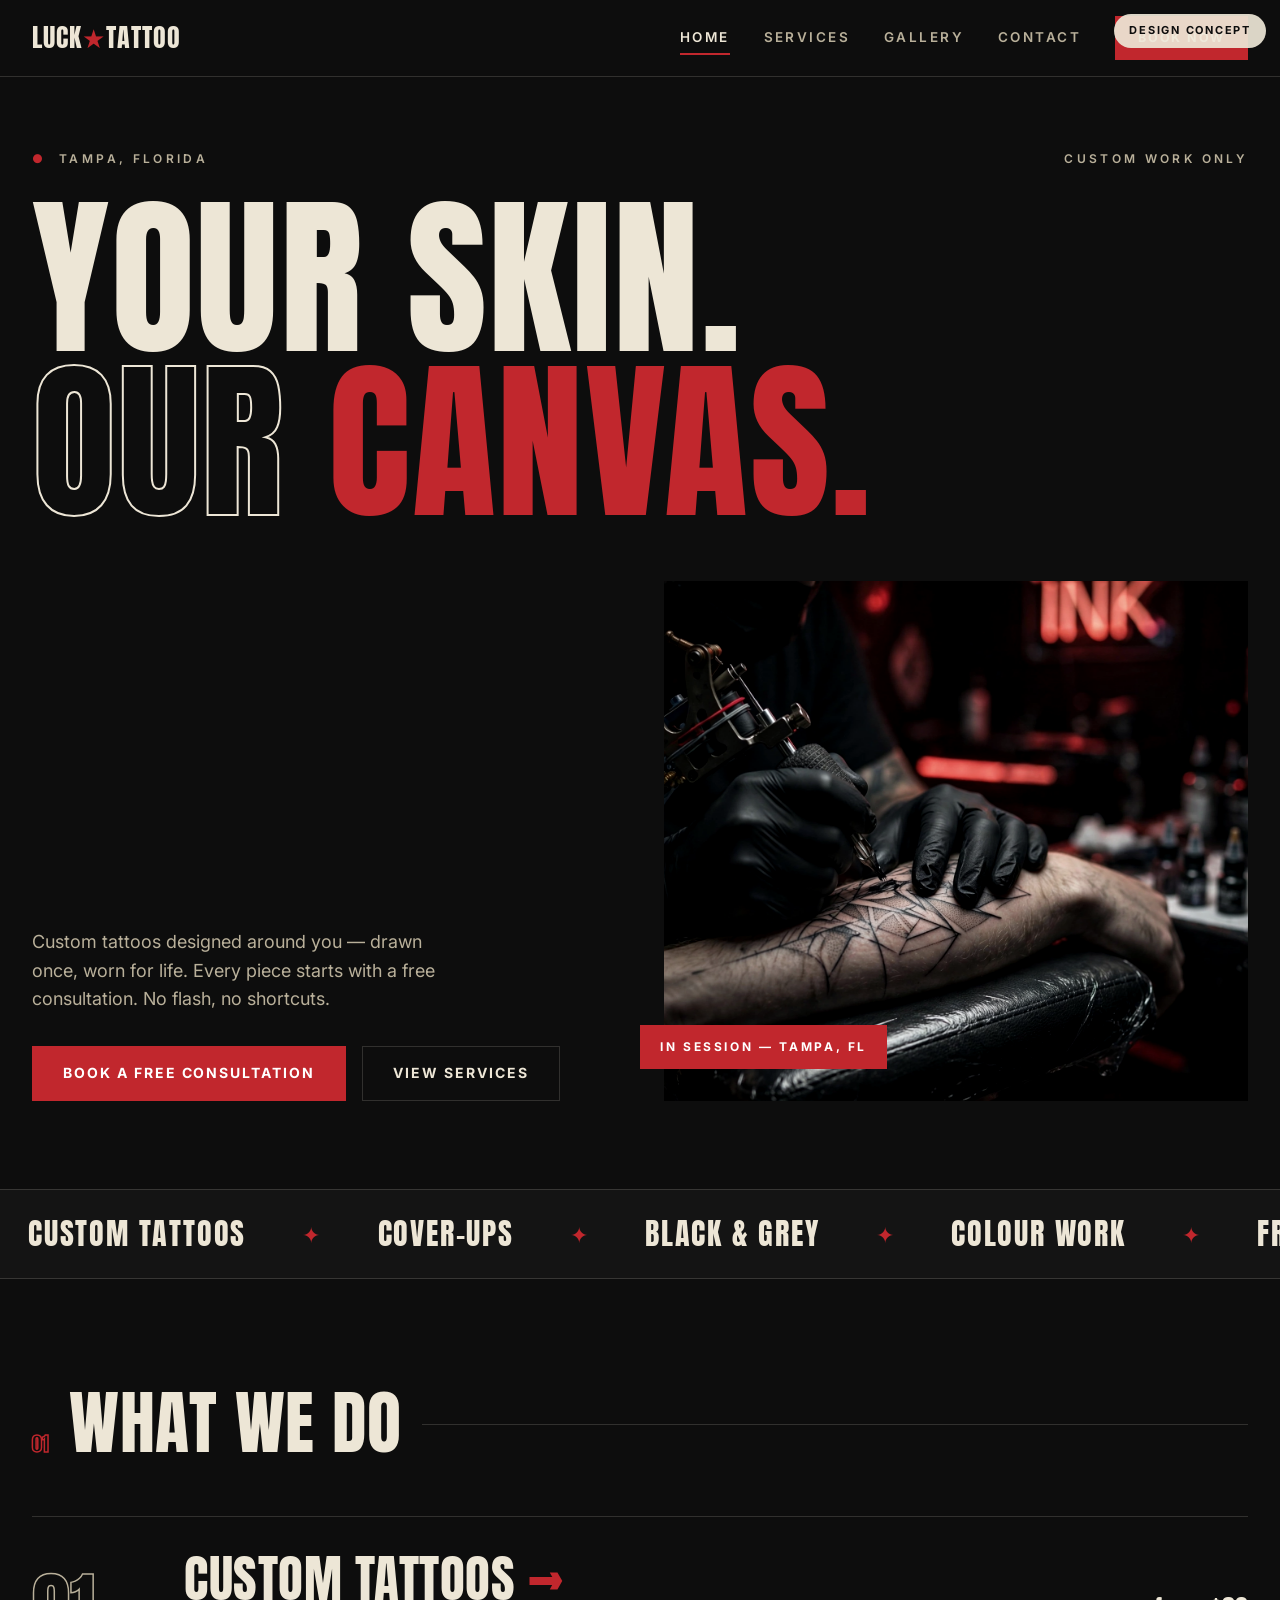
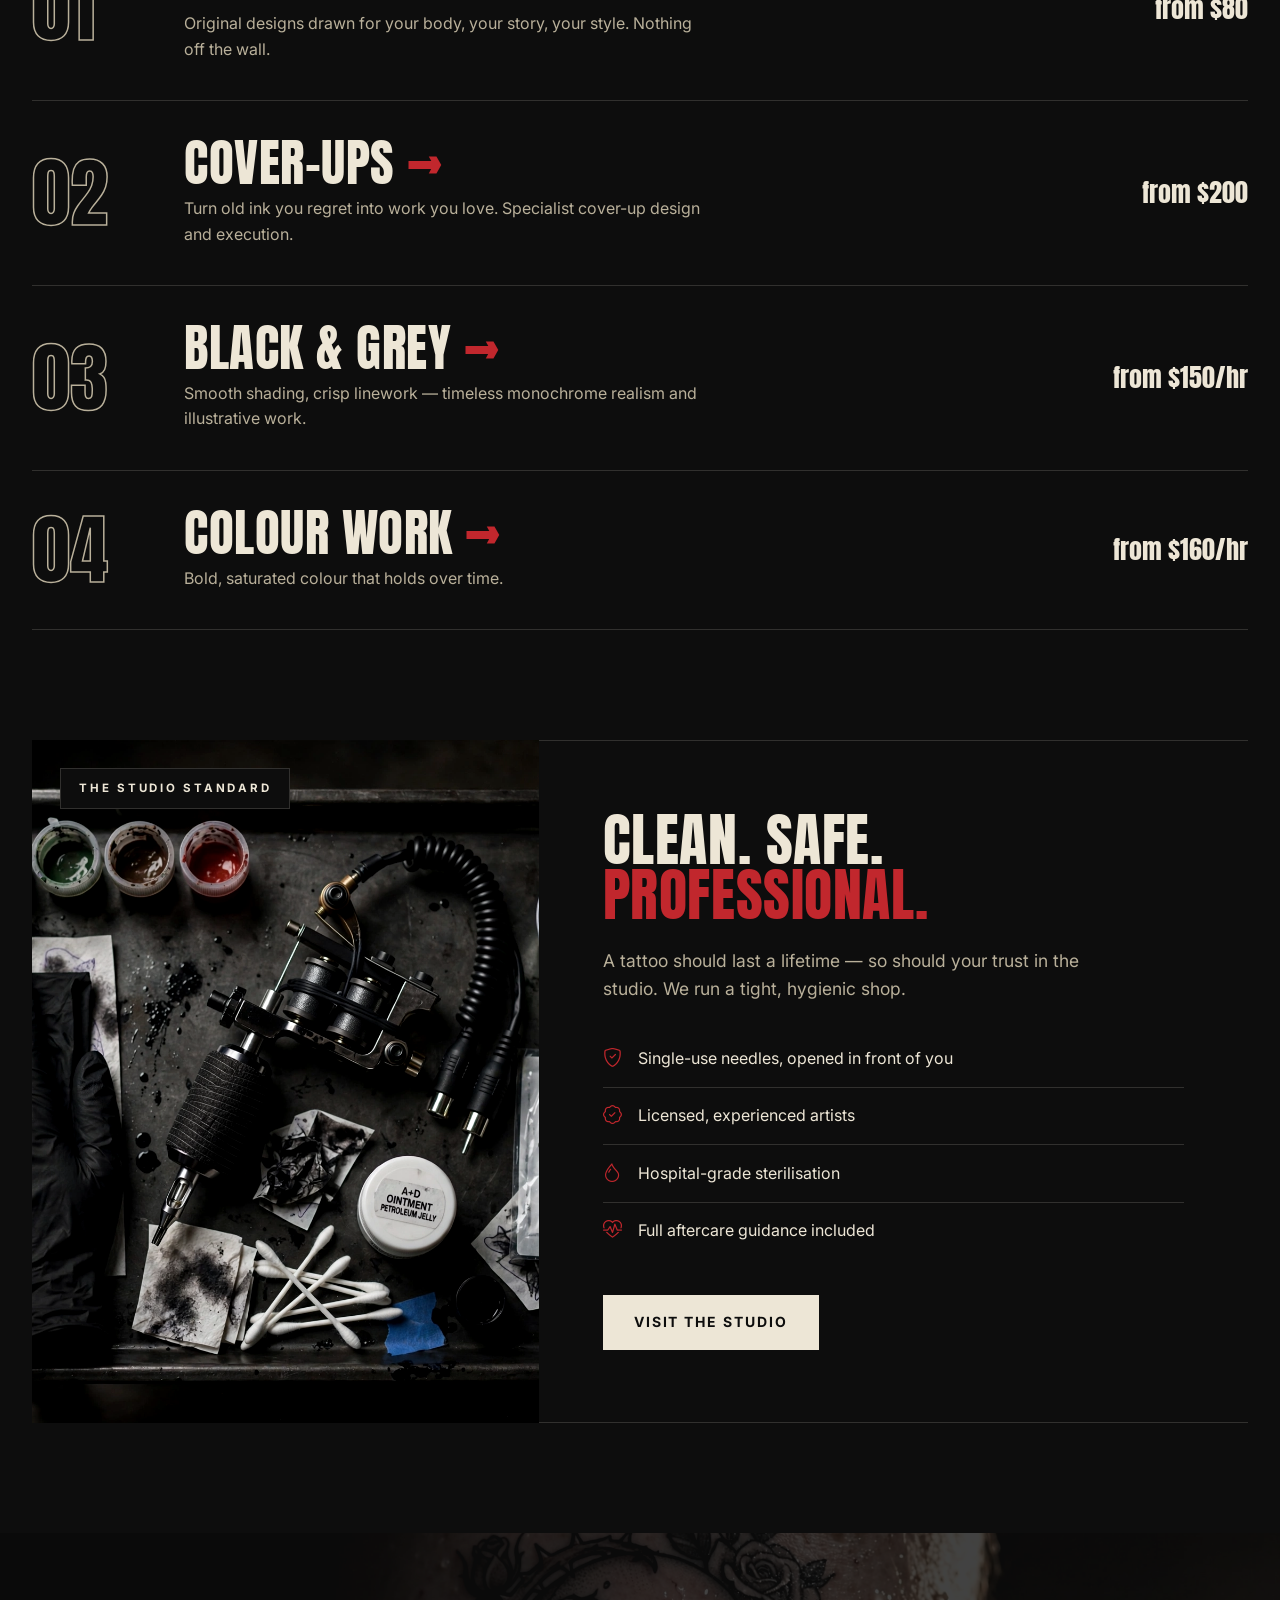
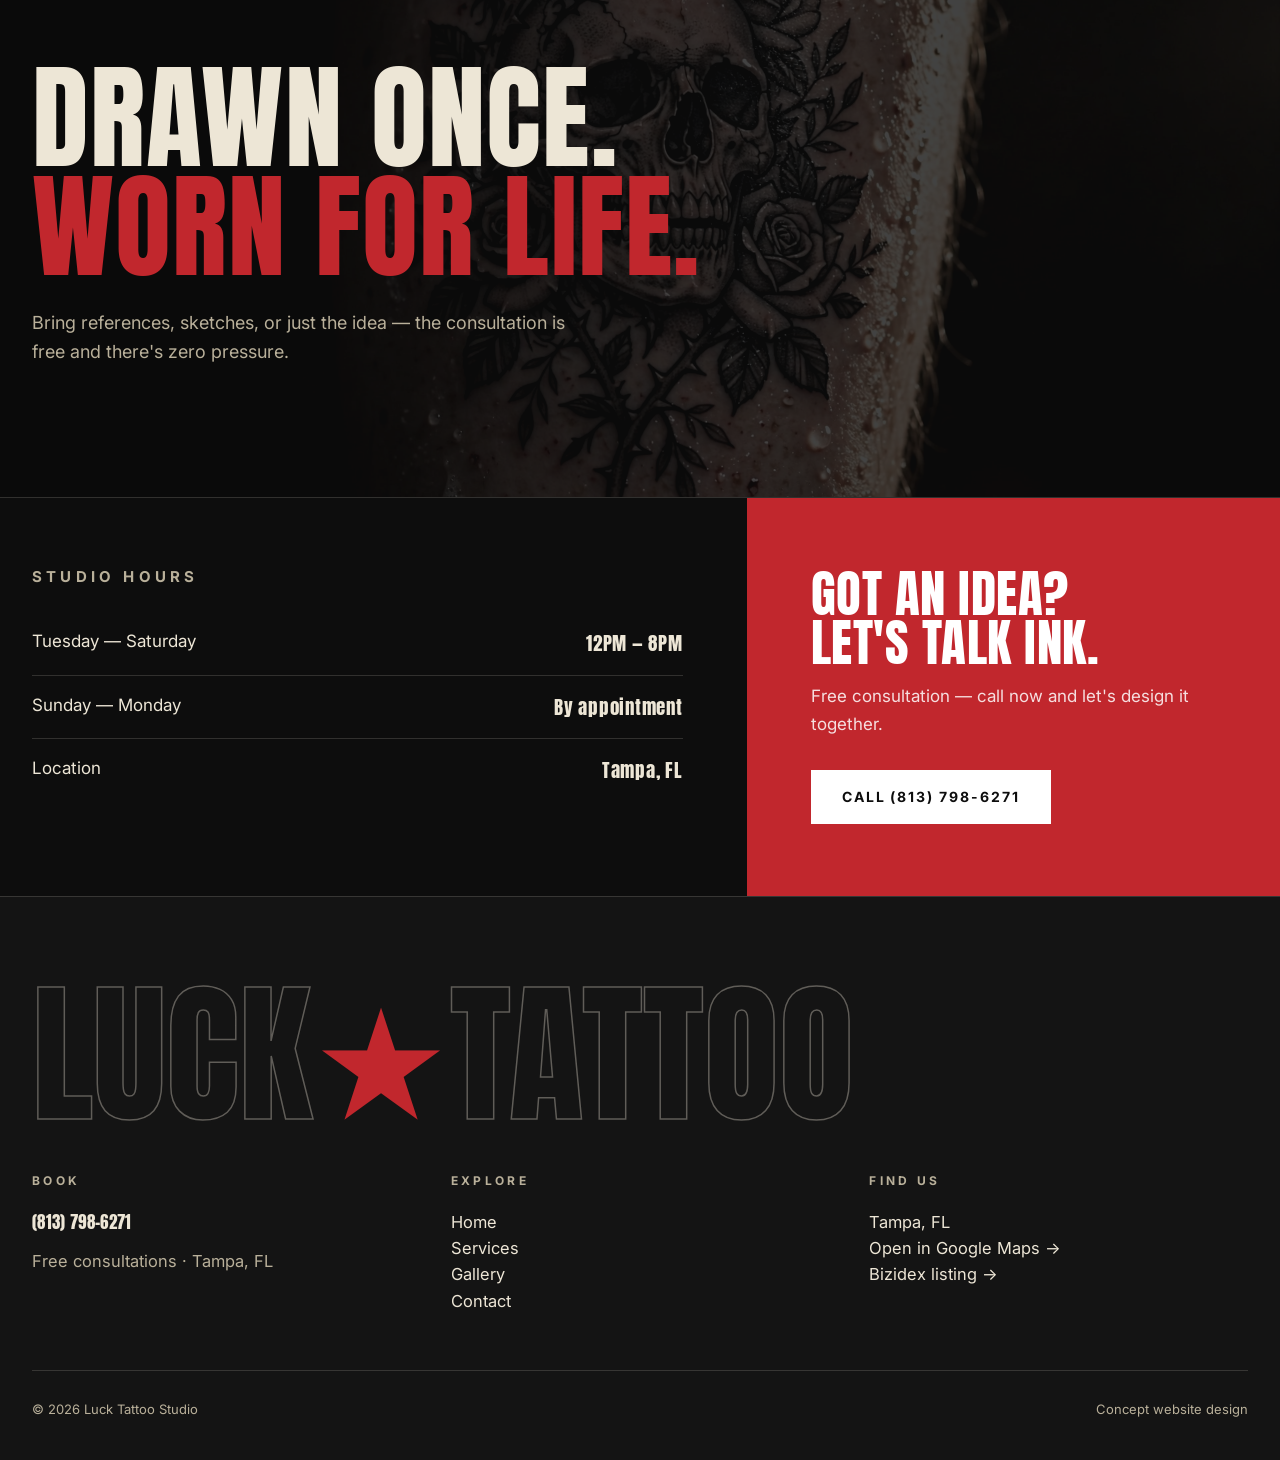
==== index.html @ ad4f2449 "Demo website concept for Luck Tattoo Studio (Tampa, FL)" ====
<!DOCTYPE html>
<html lang="en">
<head>
<meta charset="UTF-8">
<meta name="viewport" content="width=device-width, initial-scale=1.0">
<title>Luck Tattoo Studio — Custom Tattoos in Tampa, FL</title>
<meta name="description" content="Luck Tattoo Studio in Tampa, FL — custom tattoos, cover-ups, black & grey and colour work. Free consultations. Call to book.">
<link rel="preconnect" href="https://fonts.googleapis.com">
<link rel="preconnect" href="https://fonts.gstatic.com" crossorigin>
<link href="https://fonts.googleapis.com/css2?family=Anton&family=Inter:wght@400;500;600;700&display=swap" rel="stylesheet">
<link rel="stylesheet" href="https://cdn.jsdelivr.net/npm/bootstrap-icons@1.11.3/font/bootstrap-icons.min.css">
<link rel="stylesheet" href="styles.css">
</head>
<body>
<div class="concept">Design concept</div>

<header class="topbar">
  <div class="wrap">
    <a class="wordmark" href="index.html">Luck<b>★</b>Tattoo</a>
    <nav class="topnav" id="topnav">
      <a class="link active" href="index.html">Home</a>
      <a class="link" href="services.html">Services</a>
      <a class="link" href="gallery.html">Gallery</a>
      <a class="link" href="contact.html">Contact</a>
      <a class="btn small red" href="tel:+18137986271">Book Now</a>
    </nav>
    <button class="nav-toggle" id="navToggle" aria-label="Open menu" aria-expanded="false" aria-controls="topnav"><i class="bi bi-list"></i></button>
  </div>
</header>

<section class="hero">
  <div class="wrap">
    <div class="meta"><span><span class="rdot">●</span>&nbsp; Tampa, Florida</span><span>Custom work only</span></div>
    <h1>Your skin.<br><span class="stroke">Our</span> <span class="red">canvas.</span></h1>
    <div class="hero-grid">
      <div class="hero-copy">
        <p>Custom tattoos designed around you — drawn once, worn for life. Every piece starts with a free consultation. No flash, no shortcuts.</p>
        <div class="cta-row">
          <a class="btn red" href="tel:+18137986271">Book a Free Consultation</a>
          <a class="btn ghost" href="services.html">View Services</a>
        </div>
      </div>
      <figure class="hero-fig">
        <img src="images/hero.webp" alt="Tattoo artist at work in Luck Tattoo Studio">
        <figcaption>In session — Tampa, FL</figcaption>
      </figure>
    </div>
  </div>
</section>

<div class="marquee" aria-hidden="true">
  <div class="marquee-track">
    <span>Custom Tattoos</span><span class="sep">✦</span><span>Cover-Ups</span><span class="sep">✦</span><span>Black &amp; Grey</span><span class="sep">✦</span><span>Colour Work</span><span class="sep">✦</span><span>Free Consultations</span><span class="sep">✦</span>
    <span>Custom Tattoos</span><span class="sep">✦</span><span>Cover-Ups</span><span class="sep">✦</span><span>Black &amp; Grey</span><span class="sep">✦</span><span>Colour Work</span><span class="sep">✦</span><span>Free Consultations</span><span class="sep">✦</span>
  </div>
</div>

<section class="sec">
  <div class="wrap">
    <div class="sec-label"><span class="idx">01</span><h2>What we do</h2><span class="rule"></span></div>
    <a class="work-row" href="services.html">
      <span class="num">01</span>
      <div><h3>Custom Tattoos <i>→</i></h3><p>Original designs drawn for your body, your story, your style. Nothing off the wall.</p></div>
      <span class="price">from $80</span>
    </a>
    <a class="work-row" href="services.html">
      <span class="num">02</span>
      <div><h3>Cover-Ups <i>→</i></h3><p>Turn old ink you regret into work you love. Specialist cover-up design and execution.</p></div>
      <span class="price">from $200</span>
    </a>
    <a class="work-row" href="services.html">
      <span class="num">03</span>
      <div><h3>Black &amp; Grey <i>→</i></h3><p>Smooth shading, crisp linework — timeless monochrome realism and illustrative work.</p></div>
      <span class="price">from $150/hr</span>
    </a>
    <a class="work-row" href="services.html">
      <span class="num">04</span>
      <div><h3>Colour Work <i>→</i></h3><p>Bold, saturated colour that holds over time.</p></div>
      <span class="price">from $160/hr</span>
    </a>
  </div>
</section>

<section class="sec" style="padding-top:0">
  <div class="wrap split">
    <div class="img-side">
      <img src="images/station.webp" alt="Sterile tattoo workstation">
      <span class="tag">The studio standard</span>
    </div>
    <div class="txt-side">
      <h2>Clean. Safe.<br><em>Professional.</em></h2>
      <p>A tattoo should last a lifetime — so should your trust in the studio. We run a tight, hygienic shop.</p>
      <ul class="checklist">
        <li><i class="bi bi-shield-check"></i> Single-use needles, opened in front of you</li>
        <li><i class="bi bi-patch-check"></i> Licensed, experienced artists</li>
        <li><i class="bi bi-droplet"></i> Hospital-grade sterilisation</li>
        <li><i class="bi bi-heart-pulse"></i> Full aftercare guidance included</li>
      </ul>
      <a class="btn" href="contact.html">Visit the Studio</a>
    </div>
  </div>
</section>

<section class="statement">
  <div class="bg"><img src="images/detail.webp" alt=""></div>
  <div class="wrap">
    <h2>Drawn once.<br><span class="red">Worn for life.</span></h2>
    <p>Bring references, sketches, or just the idea — the consultation is free and there's zero pressure.</p>
  </div>
</section>

<section class="visit">
  <div class="wrap" style="display:contents">
    <div class="hours" style="padding-left:32px">
      <h3>Studio hours</h3>
      <div class="hrow"><span>Tuesday — Saturday</span><strong>12PM — 8PM</strong></div>
      <div class="hrow"><span>Sunday — Monday</span><strong>By appointment</strong></div>
      <div class="hrow"><span>Location</span><strong>Tampa, FL</strong></div>
    </div>
    <div class="call">
      <h3>Got an idea?<br>Let's talk ink.</h3>
      <p>Free consultation — call now and let's design it together.</p>
      <a class="btn" href="tel:+18137986271">Call (813) 798-6271</a>
    </div>
  </div>
</section>

<footer class="mega">
  <div class="wrap">
    <div class="mega-word">Luck<b>★</b>Tattoo</div>
    <div class="mega-grid">
      <div>
        <h4>Book</h4>
        <a class="big-tel" href="tel:+18137986271">(813) 798-6271</a>
        <p style="margin-top:12px;color:var(--bone-dim)">Free consultations · Tampa, FL</p>
      </div>
      <div>
        <h4>Explore</h4>
        <p><a href="index.html">Home</a><br><a href="services.html">Services</a><br><a href="gallery.html">Gallery</a><br><a href="contact.html">Contact</a></p>
      </div>
      <div>
        <h4>Find us</h4>
        <p>Tampa, FL<br><a href="https://www.google.com/maps/search/?api=1&query=Luck+Tattoo+Studio+Tampa+FL" target="_blank" rel="noopener">Open in Google Maps →</a><br><a href="https://bizidex.com/en/luck-tattoo-studio-arts-510036" target="_blank" rel="noopener">Bizidex listing →</a></p>
      </div>
    </div>
    <div class="mega-foot">
      <span>© 2026 Luck Tattoo Studio</span>
      <span>Concept website design</span>
    </div>
  </div>
</footer>
<script>
(function(){
  var btn=document.getElementById('navToggle'),nav=document.getElementById('topnav');
  if(!btn||!nav)return;
  function set(open){
    nav.classList.toggle('open',open);
    btn.setAttribute('aria-expanded',open?'true':'false');
    btn.setAttribute('aria-label',open?'Close menu':'Open menu');
    var ic=btn.querySelector('i');
    if(ic){ic.classList.toggle('bi-list',!open);ic.classList.toggle('bi-x',open);}
  }
  btn.addEventListener('click',function(){set(!nav.classList.contains('open'));});
  nav.addEventListener('click',function(e){if(e.target.closest('a'))set(false);});
})();
</script>
</body>
</html>
---- styles.css ----
/* Luck Tattoo Studio — "oversized type" editorial redesign
   Palette: near-black #0D0D0D + bone #EDE6D6 + red #C1272D
   Type: Anton (display, uppercase) + Inter (body) */
:root{
  --ink:#0D0D0D;
  --ink2:#141414;
  --bone:#EDE6D6;
  --bone-dim:#B9B09A;
  --red:#C1272D;
  --red-deep:#9E1F24;
  --hair:rgba(237,230,214,.16);
  --font-display:'Anton',Impact,sans-serif;
  --font-body:'Inter',system-ui,-apple-system,sans-serif;
}
*{margin:0;padding:0;box-sizing:border-box}
html{scroll-behavior:smooth}
body{background:var(--ink);color:var(--bone);font-family:var(--font-body);
  font-size:16.5px;line-height:1.6;-webkit-font-smoothing:antialiased;overflow-x:hidden}
::selection{background:var(--red);color:#fff}
h1,h2,h3,.display{font-family:var(--font-display);font-weight:400;text-transform:uppercase;
  line-height:.95;letter-spacing:.01em}
a{color:inherit}
img{display:block;max-width:100%}
.wrap{max-width:1280px;margin:0 auto;padding:0 32px}

/* concept badge */
.concept{position:fixed;top:14px;right:14px;z-index:200;background:rgba(237,230,214,.92);color:#0D0D0D;
  font-size:11px;font-weight:700;letter-spacing:.16em;text-transform:uppercase;
  padding:8px 15px;border-radius:999px}

/* ---------- top bar ---------- */
.topbar{border-bottom:1px solid var(--hair)}
.topbar .wrap{display:flex;align-items:center;justify-content:space-between;height:76px}
.wordmark{font-family:var(--font-display);font-size:26px;letter-spacing:.04em;text-decoration:none;text-transform:uppercase}
.wordmark b{color:var(--red);font-weight:400}
.topnav{display:flex;align-items:center;gap:34px}
.topnav a.link{text-decoration:none;font-size:13.5px;font-weight:600;letter-spacing:.18em;
  text-transform:uppercase;color:var(--bone-dim);position:relative;padding:4px 0}
.topnav a.link:hover{color:var(--bone)}
.topnav a.link.active{color:var(--bone)}
.topnav a.link.active::after{content:"";position:absolute;left:0;right:0;bottom:-2px;height:2px;background:var(--red)}
.btn{display:inline-block;background:var(--bone);color:var(--ink);text-decoration:none;
  font-weight:700;font-size:14px;letter-spacing:.14em;text-transform:uppercase;
  padding:15px 30px;border:1px solid var(--bone);transition:background .2s,color .2s,border-color .2s;cursor:pointer}
.btn:hover{background:var(--red);border-color:var(--red);color:#fff}
.btn.red{background:var(--red);border-color:var(--red);color:#fff}
.btn.red:hover{background:var(--bone);border-color:var(--bone);color:var(--ink)}
.btn.ghost{background:transparent;color:var(--bone);border-color:var(--hair)}
.btn.ghost:hover{border-color:var(--red);color:#fff;background:var(--red)}
.btn.small{padding:11px 22px;font-size:12.5px}
/* ---------- mobile nav (hamburger at <=768px; desktop untouched) ---------- */
.nav-toggle{display:none}
@media(max-width:768px){
  .topbar{position:relative;z-index:150}
  .topbar .wrap{height:68px;padding:0 20px}
  .wordmark{font-size:22px}
  .nav-toggle{display:inline-flex;align-items:center;justify-content:center;
    width:48px;height:48px;flex:none;background:transparent;border:1px solid var(--hair);
    color:var(--bone);font-size:26px;line-height:1;cursor:pointer}
  .nav-toggle:hover{color:var(--red);border-color:var(--red)}
  .nav-toggle:focus-visible{outline:2px solid var(--red);outline-offset:2px}
  .topnav{position:absolute;top:100%;left:0;right:0;display:none;
    flex-direction:column;align-items:stretch;gap:0;background:var(--ink2);
    border-bottom:1px solid var(--hair);box-shadow:0 24px 48px rgba(0,0,0,.5)}
  .topnav.open{display:flex}
  .topnav a.link{display:flex;align-items:center;min-height:52px;padding:14px 24px;
    font-size:15px;color:var(--bone);border-top:1px solid var(--hair)}
  .topnav a.link.active{color:var(--red)}
  .topnav a.link.active::after{display:none}
  .topnav a.btn.small{display:flex;align-items:center;justify-content:center;
    min-height:52px;margin:16px 24px 20px;font-size:14px}
  /* keep the fixed concept badge off the hamburger */
  .concept{top:auto;bottom:14px;right:14px}
  /* ---------- mobile polish ---------- */
  .sec{padding:72px 0}
  .hero{padding:56px 0 0}
  .hero h1{font-size:clamp(52px,17vw,72px)}
  .hero .meta{flex-wrap:wrap;gap:8px;letter-spacing:.2em}
  .hero-grid{margin-top:40px}
  .hero-fig img{height:320px}
  .split .img-side img{min-height:0;height:320px}
  .marquee{margin-top:56px}
  .statement{padding:80px 0}
  .page-hero,.contact-hero{padding:64px 0 48px}
  .giant-tel{padding:48px 0}
  .giant-tel span{font-size:clamp(38px,12vw,56px)}
  .info-grid{padding:56px 0}
  .gal{padding:56px 0}
  .mega-word{font-size:clamp(56px,16.5vw,168px)}
}

/* ---------- hero ---------- */
.hero{padding:72px 0 0;position:relative}
.hero .meta{display:flex;justify-content:space-between;align-items:center;
  font-size:12px;font-weight:600;letter-spacing:.28em;text-transform:uppercase;
  color:var(--bone-dim);margin-bottom:28px}
.hero .meta .rdot{color:var(--red)}
.hero h1{font-size:clamp(64px,13.5vw,196px);margin:0 0 8px}
.hero h1 .stroke{color:transparent;-webkit-text-stroke:2px var(--bone)}
.hero h1 .red{color:var(--red)}
.hero-grid{display:grid;grid-template-columns:1fr 1fr;gap:48px;align-items:end;margin-top:56px}
@media(max-width:900px){.hero-grid{grid-template-columns:1fr}}
.hero-copy p{color:var(--bone-dim);font-size:18px;max-width:440px;margin-bottom:32px}
.hero-copy .cta-row{display:flex;gap:16px;flex-wrap:wrap}
.hero-fig{position:relative}
.hero-fig img{width:100%;height:520px;object-fit:cover;filter:grayscale(18%) contrast(1.06)}
.hero-fig figcaption{position:absolute;left:-24px;bottom:32px;background:var(--red);color:#fff;
  font-size:12px;font-weight:700;letter-spacing:.22em;text-transform:uppercase;padding:12px 20px}
@media(max-width:900px){.hero-fig img{height:380px}.hero-fig figcaption{left:16px}}

/* ---------- marquee ---------- */
.marquee{border-top:1px solid var(--hair);border-bottom:1px solid var(--hair);
  margin-top:88px;overflow:hidden;white-space:nowrap;background:var(--ink2)}
.marquee-track{display:inline-flex;align-items:center;padding:20px 0;
  animation:scroll 26s linear infinite}
.marquee-track span{font-family:var(--font-display);font-size:30px;text-transform:uppercase;
  letter-spacing:.06em;padding:0 28px}
.marquee-track .sep{color:var(--red);font-size:22px}
@keyframes scroll{from{transform:translateX(0)}to{transform:translateX(-50%)}}

/* ---------- sections ---------- */
.sec{padding:110px 0}
.sec-label{display:flex;align-items:baseline;gap:20px;margin-bottom:56px}
.sec-label .idx{font-family:var(--font-display);font-size:20px;color:transparent;
  -webkit-text-stroke:1.5px var(--red)}
.sec-label h2{font-size:clamp(40px,5.5vw,76px)}
.sec-label .rule{flex:1;height:1px;background:var(--hair);align-self:center}

/* numbered service rows (home) */
.work-row{display:grid;grid-template-columns:120px 1fr auto;gap:32px;align-items:center;
  padding:38px 0;border-top:1px solid var(--hair);text-decoration:none;transition:background .2s}
.work-row:last-of-type{border-bottom:1px solid var(--hair)}
.work-row:hover{background:rgba(193,39,45,.06)}
.work-row .num{font-family:var(--font-display);font-size:clamp(48px,6vw,84px);
  color:transparent;-webkit-text-stroke:1.5px var(--bone-dim);line-height:1}
.work-row:hover .num{-webkit-text-stroke:1.5px var(--red)}
.work-row h3{font-size:clamp(30px,4vw,52px);margin-bottom:8px}
.work-row h3 i{font-style:normal;color:var(--red)}
.work-row p{color:var(--bone-dim);font-size:16px;max-width:520px}
.work-row .price{font-family:var(--font-display);font-size:26px;color:var(--bone);white-space:nowrap}
@media(max-width:700px){.work-row{grid-template-columns:64px 1fr}.work-row .price{grid-column:2}}

/* asymmetric editorial split */
.split{display:grid;grid-template-columns:5fr 7fr;gap:0;align-items:stretch}
@media(max-width:900px){.split{grid-template-columns:1fr}}
.split .img-side{position:relative}
.split .img-side img{width:100%;height:100%;min-height:480px;object-fit:cover;
  filter:grayscale(22%) contrast(1.06)}
.split .img-side .tag{position:absolute;top:28px;left:28px;background:var(--ink);
  border:1px solid var(--hair);font-size:11.5px;font-weight:700;letter-spacing:.24em;
  text-transform:uppercase;padding:10px 18px;color:var(--bone)}
.split .txt-side{padding:72px 64px;border-top:1px solid var(--hair);border-bottom:1px solid var(--hair)}
@media(max-width:900px){.split .txt-side{padding:48px 8px;border:none}}
.split .txt-side h2{font-size:clamp(38px,4.5vw,64px);margin-bottom:24px}
.split .txt-side h2 em{font-style:normal;color:var(--red)}
.split .txt-side>p{color:var(--bone-dim);font-size:17.5px;margin-bottom:28px;max-width:520px}
.checklist{list-style:none;margin-bottom:36px}
.checklist li{display:flex;gap:16px;align-items:center;padding:13px 0;
  border-bottom:1px solid var(--hair);font-size:16px}
.checklist li:last-child{border:none}
.checklist i{color:var(--red);font-size:19px}

/* giant statement */
.statement{padding:130px 0;position:relative;text-align:left}
.statement .bg{position:absolute;inset:0;overflow:hidden}
.statement .bg img{width:100%;height:100%;object-fit:cover;opacity:.22;
  filter:grayscale(40%) contrast(1.1)}
.statement .wrap{position:relative}
.statement h2{font-size:clamp(52px,9vw,132px);max-width:1000px}
.statement h2 .red{color:var(--red)}
.statement p{margin-top:28px;color:var(--bone-dim);font-size:18px;max-width:560px}

/* visit band */
.visit{display:grid;grid-template-columns:7fr 5fr;border-top:1px solid var(--hair)}
@media(max-width:900px){.visit{grid-template-columns:1fr}}
.visit .hours{padding:72px 64px 72px 0}
.visit .hours h3{font-size:15px;font-family:var(--font-body);font-weight:700;
  letter-spacing:.28em;text-transform:uppercase;color:var(--bone-dim);margin-bottom:28px}
.hrow{display:flex;justify-content:space-between;gap:16px;padding:16px 0;
  border-bottom:1px solid var(--hair);font-size:17px}
.hrow:last-child{border:none}
.hrow strong{font-family:var(--font-display);font-weight:400;letter-spacing:.04em;font-size:19px}
.visit .call{background:var(--red);padding:72px 64px;display:flex;flex-direction:column;
  justify-content:center;align-items:flex-start;color:#fff}
.visit .call h3{font-size:clamp(34px,4vw,54px);margin-bottom:16px;color:#fff}
.visit .call p{color:rgba(255,255,255,.85);margin-bottom:32px;font-size:17px}
.visit .call .btn{background:#fff;border-color:#fff;color:var(--ink)}
.visit .call .btn:hover{background:var(--ink);border-color:var(--ink);color:#fff}
@media(max-width:900px){.visit .hours{padding:56px 0}.visit .call{padding:56px 32px}}

/* ---------- mega footer ---------- */
footer.mega{border-top:1px solid var(--hair);padding:88px 0 40px;background:var(--ink2)}
.mega-word{font-family:var(--font-display);font-size:clamp(64px,12vw,168px);
  line-height:.9;text-transform:uppercase;color:transparent;
  -webkit-text-stroke:1.5px rgba(237,230,214,.35);margin-bottom:48px;user-select:none}
.mega-word b{font-weight:400;-webkit-text-stroke:0;color:var(--red)}
.mega-grid{display:grid;grid-template-columns:1fr 1fr 1fr;gap:40px;margin-bottom:56px}
@media(max-width:800px){.mega-grid{grid-template-columns:1fr}}
.mega-grid h4{font-size:12px;font-weight:700;letter-spacing:.28em;text-transform:uppercase;
  color:var(--bone-dim);margin-bottom:18px}
.mega-grid a,.mega-grid p{font-size:16.5px}
.mega-grid a{text-decoration:none;color:var(--bone)}
.mega-grid a:hover{color:var(--red)}
.big-tel{font-family:var(--font-display);font-size:clamp(34px,4.5vw,58px);
  text-decoration:none;letter-spacing:.02em}
.big-tel:hover{color:var(--red)}
.mega-foot{display:flex;justify-content:space-between;gap:16px;flex-wrap:wrap;
  padding-top:28px;border-top:1px solid var(--hair);font-size:13px;color:var(--bone-dim)}
.mega-foot a{color:var(--bone-dim);text-decoration:none}
.mega-foot a:hover{color:var(--red)}

/* ---------- inner pages ---------- */
.page-hero{padding:96px 0 72px;border-bottom:1px solid var(--hair)}
.page-hero .crumb{font-size:12px;font-weight:700;letter-spacing:.28em;text-transform:uppercase;
  color:var(--red);margin-bottom:24px;display:block}
.page-hero h1{font-size:clamp(56px,10vw,140px);max-width:1100px}
.page-hero p{margin-top:24px;color:var(--bone-dim);font-size:18px;max-width:620px}

/* price menu — editorial rows */
.menu-block{padding:88px 0;border-bottom:1px solid var(--hair)}
.menu-head{display:grid;grid-template-columns:110px 1fr;gap:28px;align-items:baseline;margin-bottom:16px}
.menu-head .num{font-family:var(--font-display);font-size:64px;color:transparent;
  -webkit-text-stroke:1.5px var(--red);line-height:1}
.menu-head h2{font-size:clamp(36px,4.5vw,60px)}
.menu-sub{color:var(--bone-dim);font-size:16.5px;margin:0 0 40px 138px;max-width:600px}
@media(max-width:700px){.menu-sub{margin-left:0}.menu-head{grid-template-columns:70px 1fr}}
.prow{display:grid;grid-template-columns:1fr auto;gap:24px;align-items:baseline;
  padding:22px 0 22px 138px;border-top:1px solid var(--hair)}
@media(max-width:700px){.prow{padding-left:0}}
.prow .nm{font-weight:700;font-size:18px}
.prow .ds{color:var(--bone-dim);font-size:15px;margin-top:4px;max-width:560px}
.prow .pr{font-family:var(--font-display);font-size:30px;letter-spacing:.03em;white-space:nowrap}
.prow .pr.free{color:var(--red)}
.fineprint{padding:40px 0 8px;color:var(--bone-dim);font-size:14px;max-width:680px}
.fineprint a{color:var(--red);font-weight:600;text-decoration:none}

/* CTA strip */
.cta-strip{padding:100px 0;text-align:left;border-top:1px solid var(--hair)}
.cta-strip h2{font-size:clamp(44px,7vw,104px);margin-bottom:28px}
.cta-strip h2 .red{color:var(--red)}

/* gallery — asymmetric */
.gal{padding:88px 0}
.gal .wrap{display:grid;grid-template-columns:repeat(12,1fr);gap:32px}
.gfig{position:relative}
.gfig img{width:100%;object-fit:cover;filter:grayscale(15%) contrast(1.07)}
.gfig figcaption{margin-top:14px;font-size:13px;font-weight:600;letter-spacing:.14em;
  text-transform:uppercase;color:var(--bone-dim)}
.gfig figcaption b{color:var(--red);font-weight:600;margin-right:10px}
.g1{grid-column:1/9}.g1 img{height:560px}
.g2{grid-column:9/13;margin-top:120px}.g2 img{height:380px}
.g3{grid-column:2/7;margin-top:-40px}.g3 img{height:440px}
.g4{grid-column:7/13;margin-top:60px}.g4 img{height:520px}
@media(max-width:800px){
  .g1,.g2,.g3,.g4{grid-column:1/13;margin-top:0}
  .g1 img,.g2 img,.g3 img,.g4 img{height:360px}
}
.gal-note{padding:8px 0 72px;color:var(--bone-dim);font-size:14px}

/* contact */
.contact-hero{padding:96px 0 40px}
.contact-hero .crumb{font-size:12px;font-weight:700;letter-spacing:.28em;text-transform:uppercase;
  color:var(--red);margin-bottom:24px;display:block}
.contact-hero h1{font-size:clamp(56px,10vw,140px)}
.giant-tel{display:block;text-align:center;padding:72px 0;border-top:1px solid var(--hair);
  border-bottom:1px solid var(--hair);text-decoration:none}
.giant-tel small{display:block;font-size:12px;font-weight:700;letter-spacing:.3em;
  text-transform:uppercase;color:var(--bone-dim);margin-bottom:18px}
.giant-tel span{font-family:var(--font-display);font-size:clamp(48px,9vw,124px);
  letter-spacing:.02em;line-height:1;transition:color .2s}
.giant-tel:hover span{color:var(--red)}
.info-grid{display:grid;grid-template-columns:repeat(12,1fr);gap:32px;padding:88px 0}
.iblock{border-top:2px solid var(--red);padding-top:24px}
.iblock i{font-size:26px;color:var(--red)}
.iblock h3{font-family:var(--font-body);font-size:13px;font-weight:700;letter-spacing:.26em;
  text-transform:uppercase;margin:18px 0 14px;color:var(--bone)}
.iblock p{color:var(--bone-dim);font-size:16px}
.iblock a{color:var(--bone);font-weight:600;text-decoration:none;border-bottom:1px solid var(--red)}
.iblock a:hover{color:var(--red)}
.i1{grid-column:1/5}.i2{grid-column:5/9;margin-top:56px}.i3{grid-column:9/13;margin-top:112px}
@media(max-width:800px){.i1,.i2,.i3{grid-column:1/13;margin-top:0}}
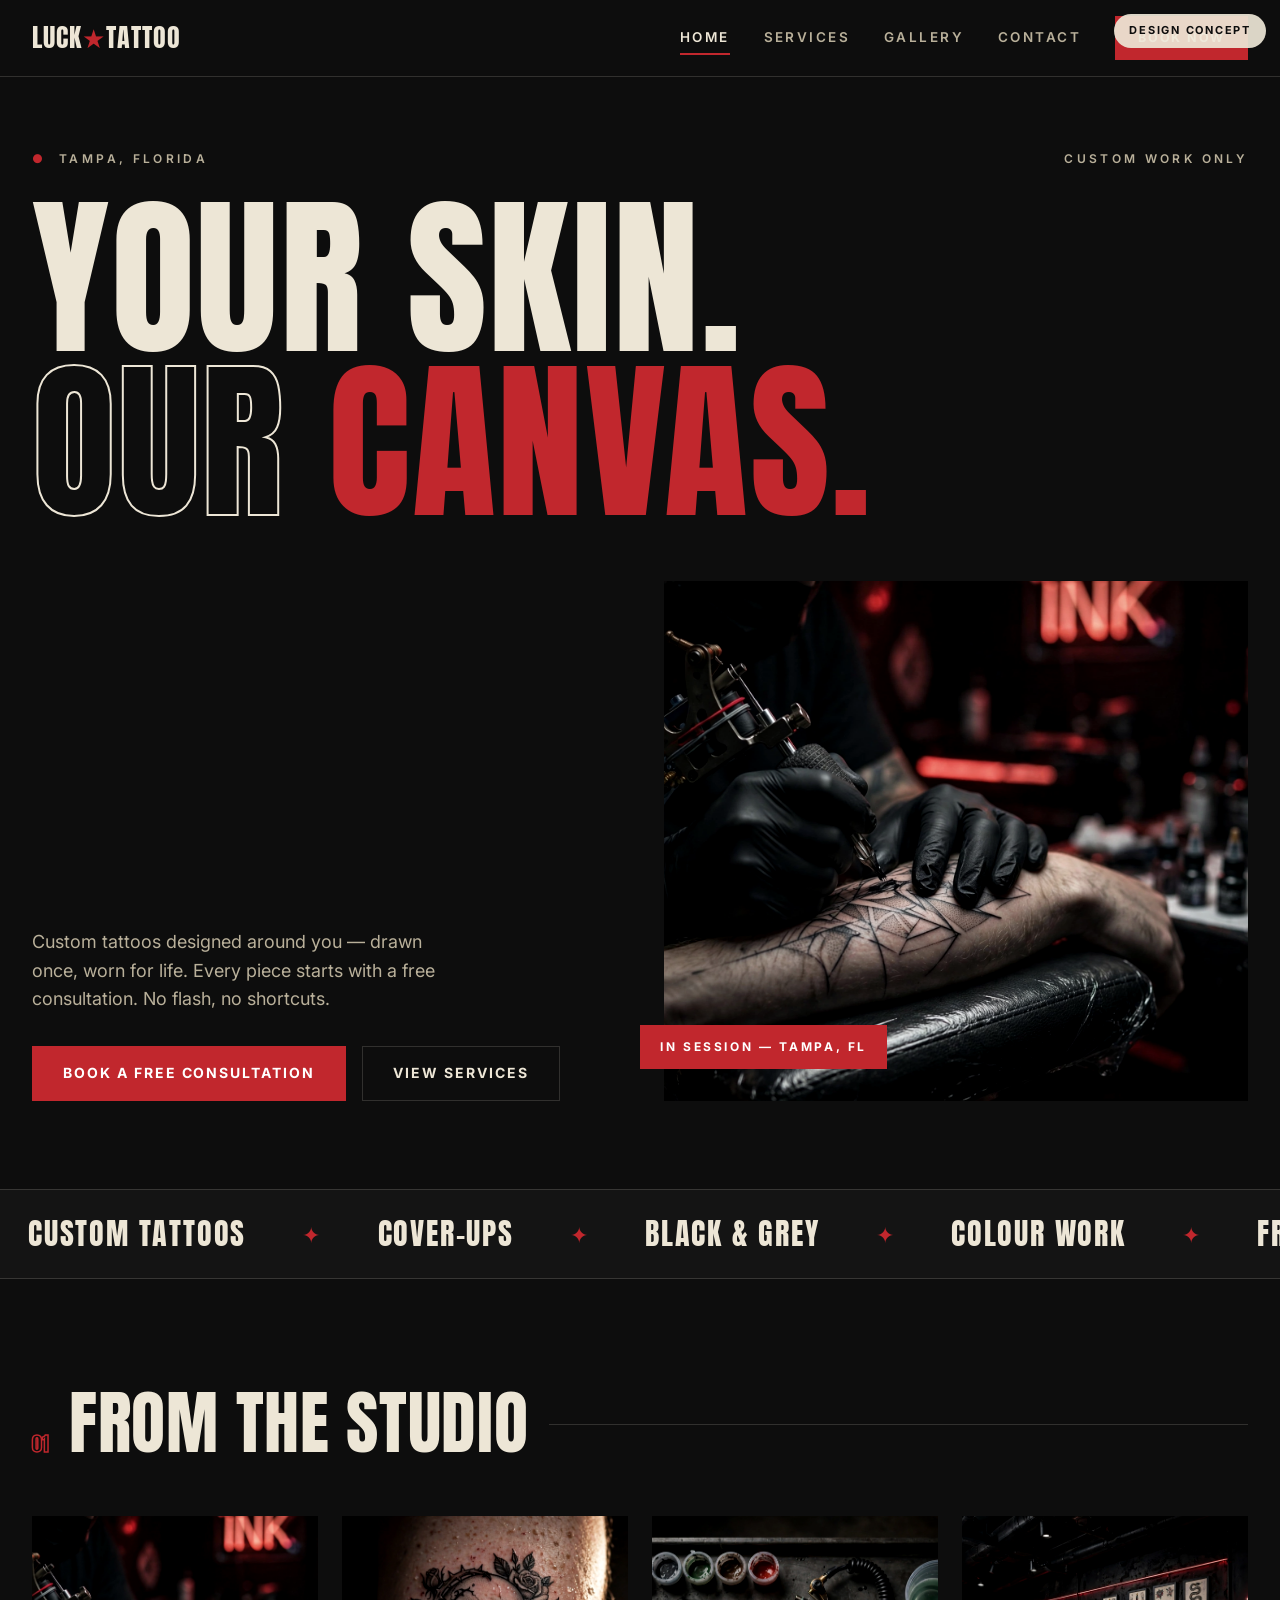
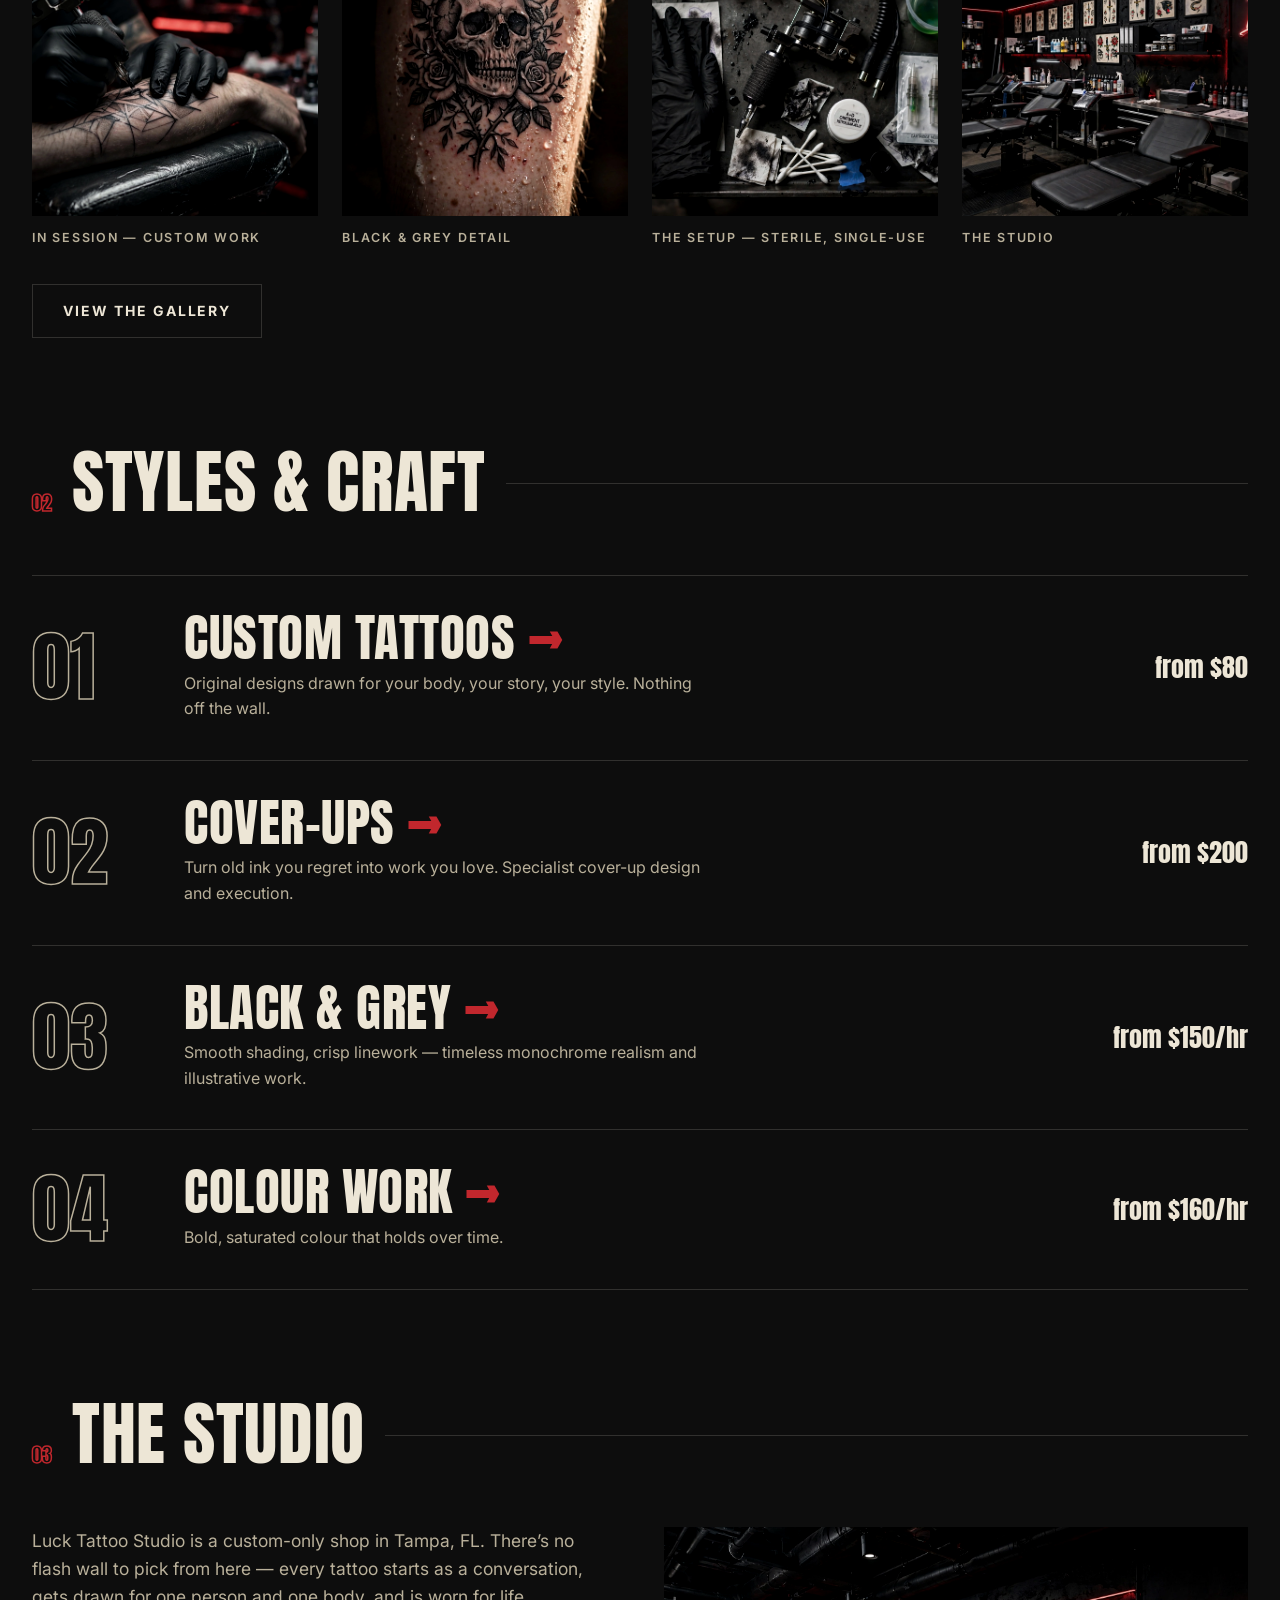
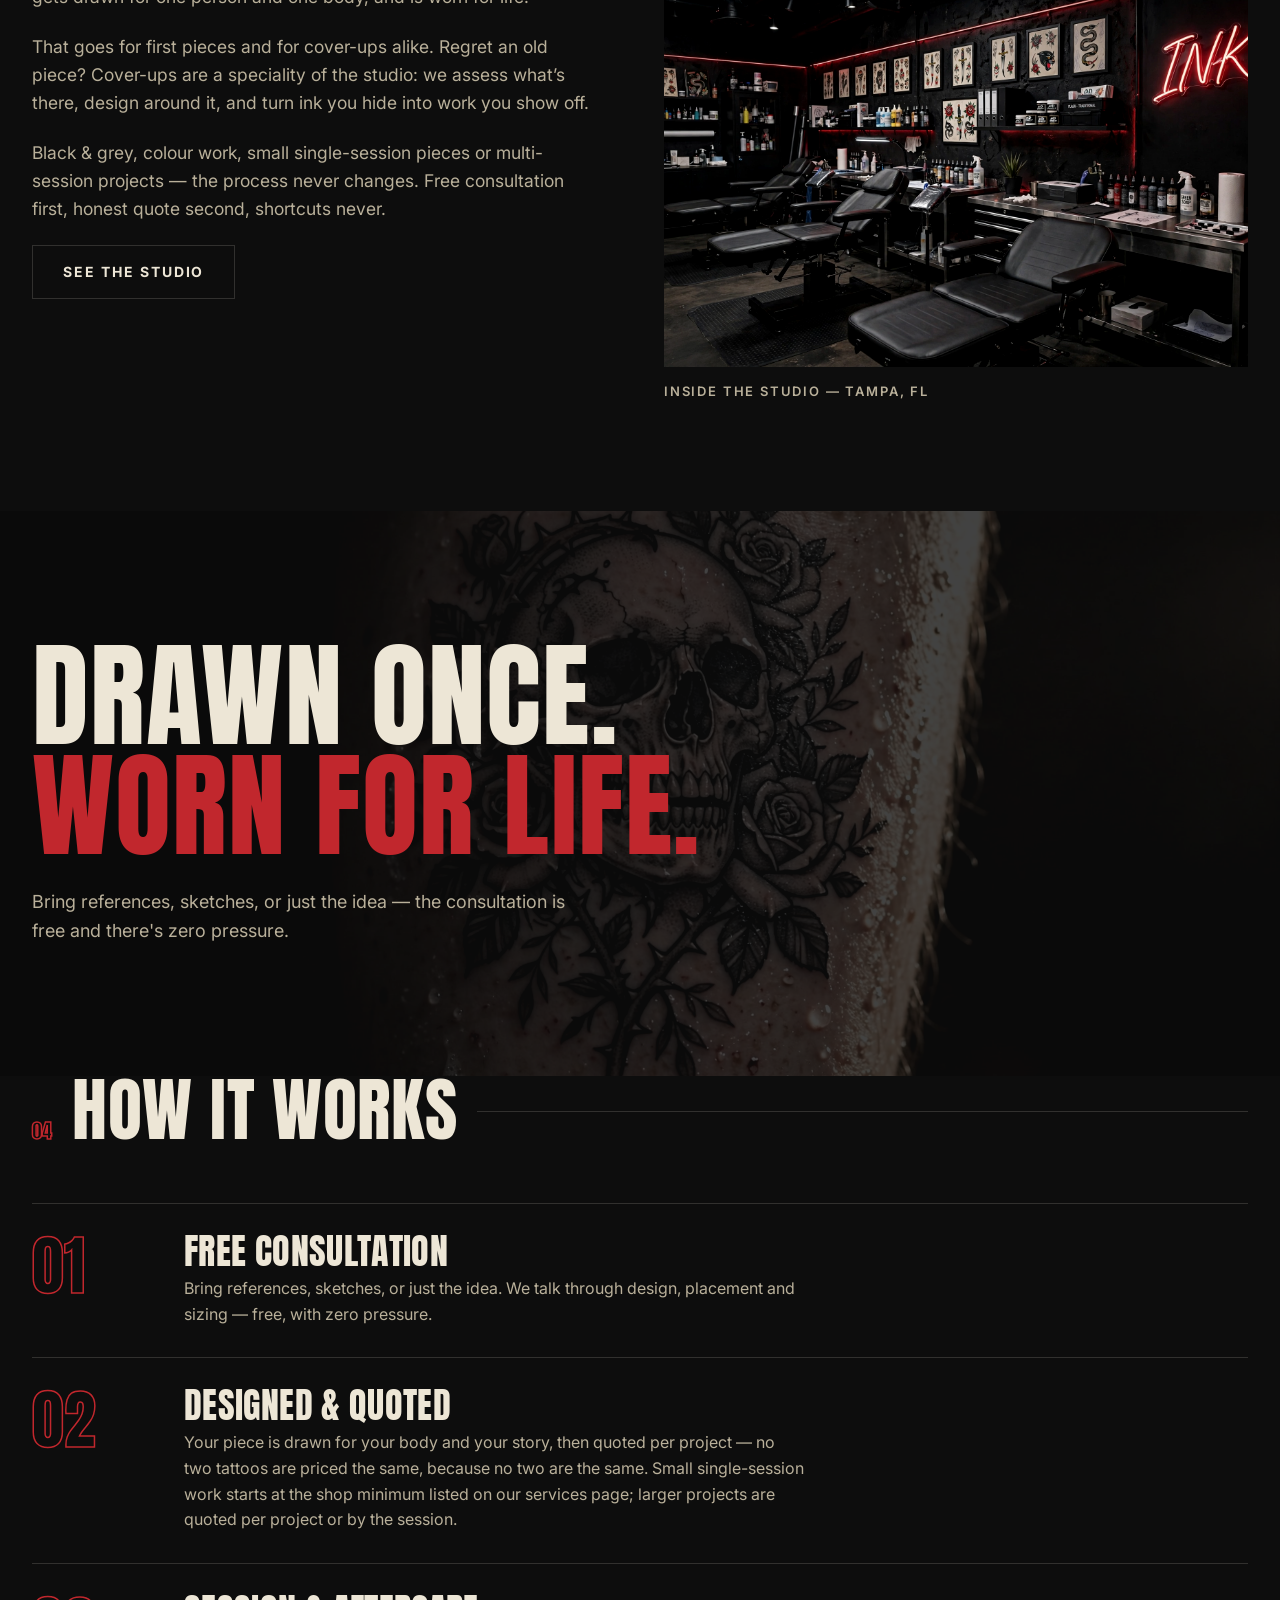
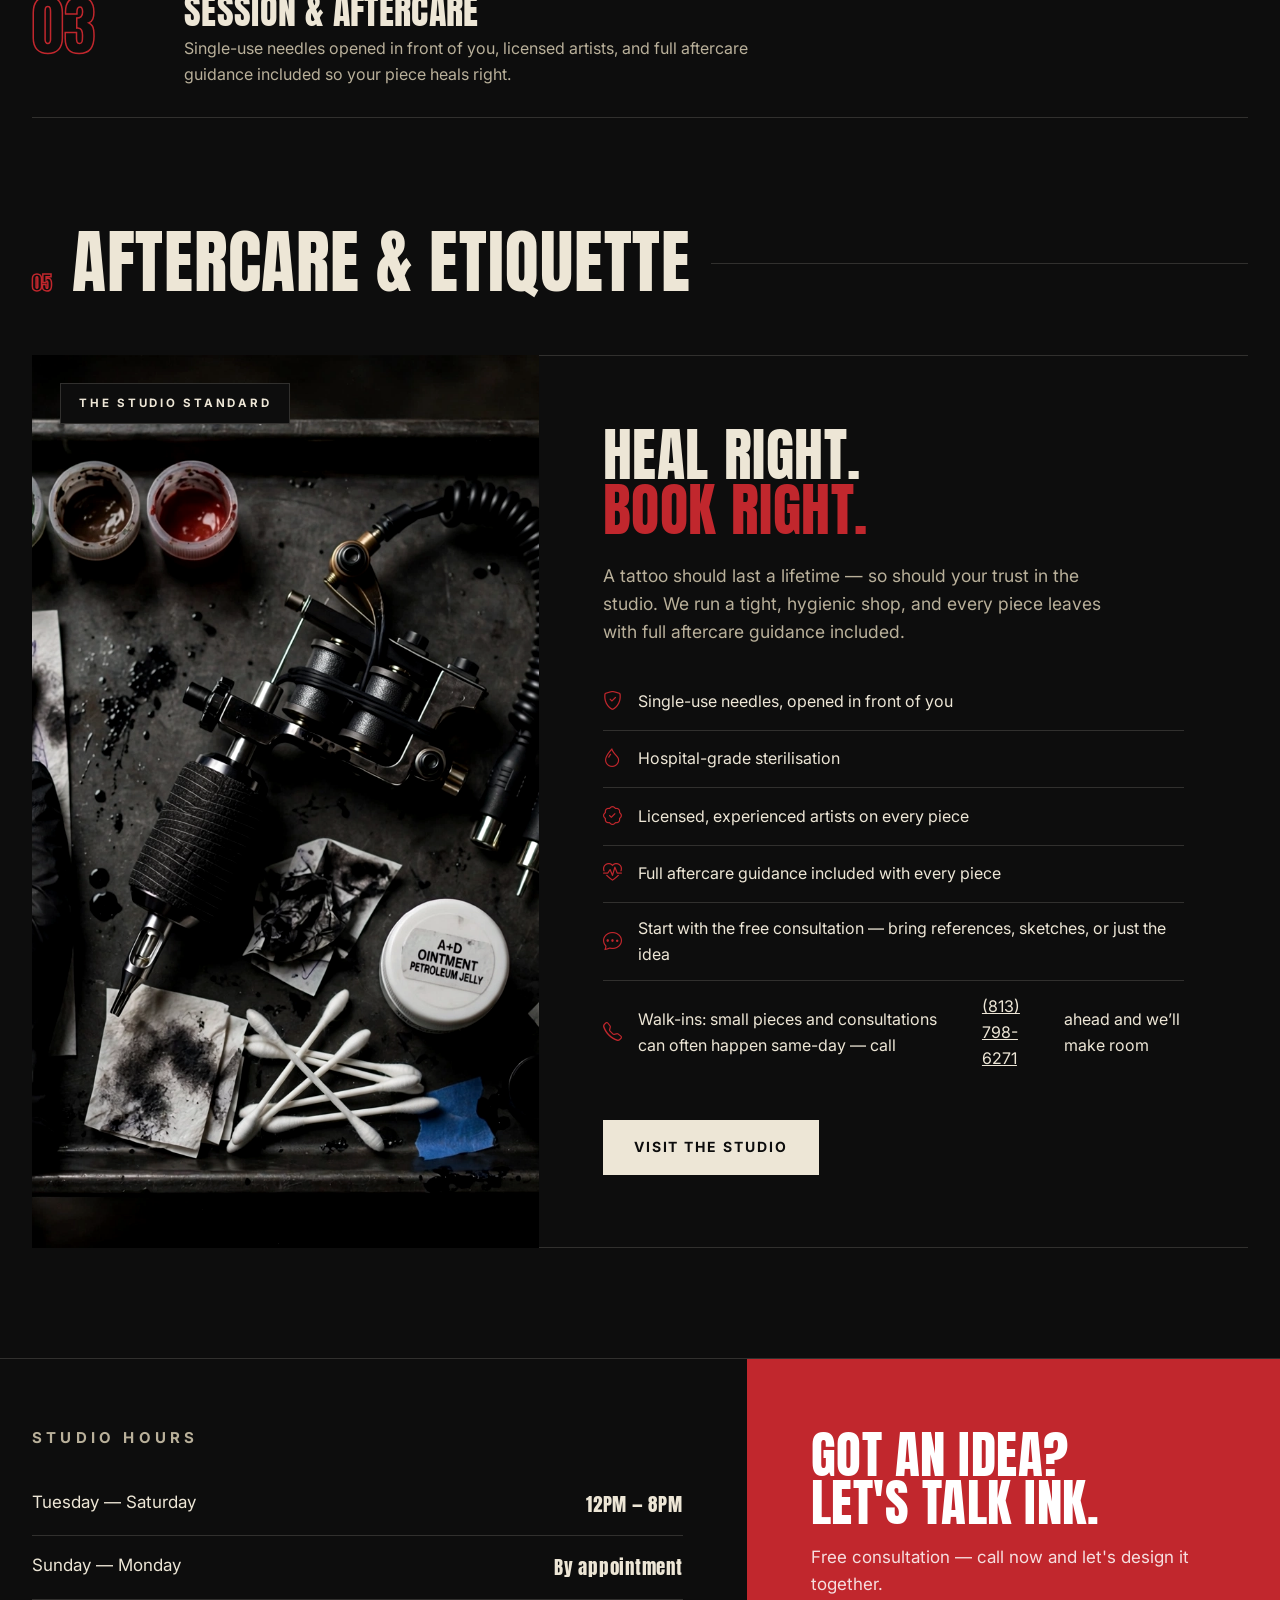
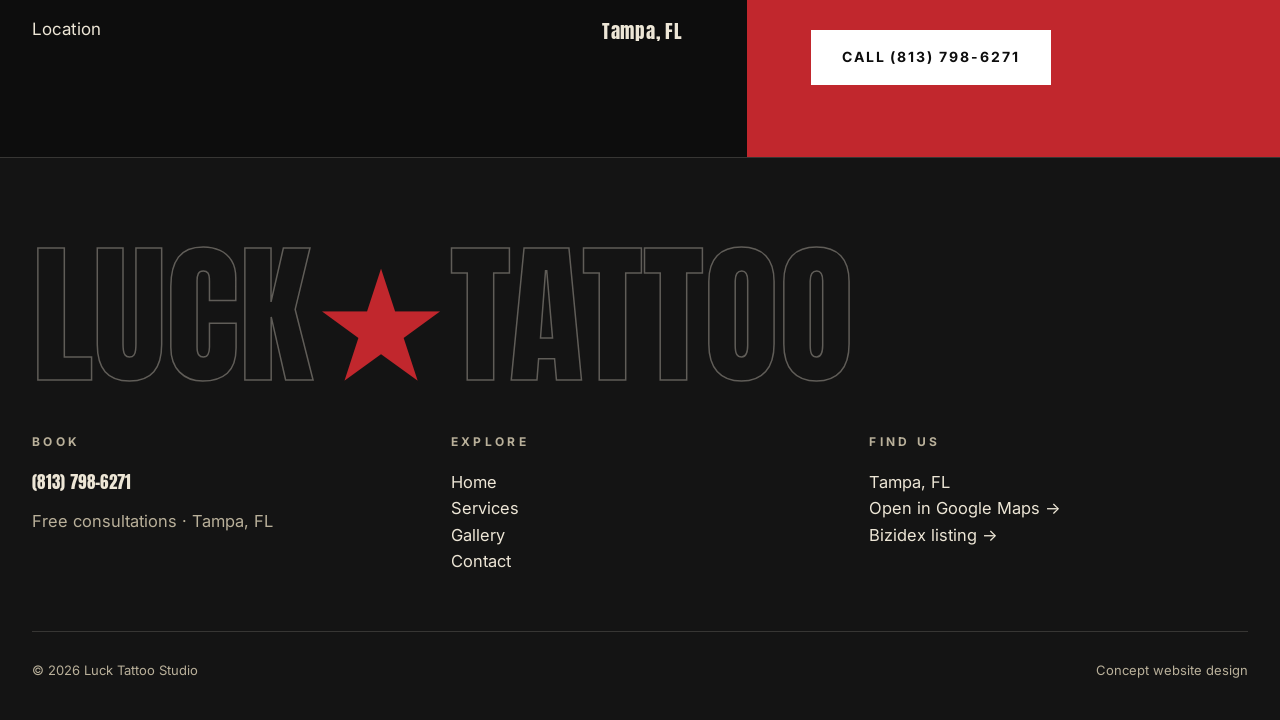
==== commit 6c8c1eac: "Demo website concept for Luck Tattoo Studio (Tampa, FL)" ====
--- a/index.html
+++ b/index.html
@@ -55,9 +55,22 @@
   </div>
 </div>
 
+<section class="sec" style="padding-bottom:0">
+  <div class="wrap">
+    <div class="sec-label"><span class="idx">01</span><h2>From the studio</h2><span class="rule"></span></div>
+    <div class="luck-strip">
+      <figure><img src="images/hero.webp" alt="Tattoo artist at work in Luck Tattoo Studio" loading="lazy"><figcaption>In session — custom work</figcaption></figure>
+      <figure><img src="images/detail.webp" alt="Black and grey tattoo detail" loading="lazy"><figcaption>Black &amp; grey detail</figcaption></figure>
+      <figure><img src="images/station.webp" alt="Sterile tattoo workstation" loading="lazy"><figcaption>The setup — sterile, single-use</figcaption></figure>
+      <figure><img src="images/studio.webp" alt="Studio interior" loading="lazy"><figcaption>The studio</figcaption></figure>
+    </div>
+    <div style="margin-top:36px"><a class="btn ghost" href="gallery.html">View the Gallery</a></div>
+  </div>
+</section>
+
 <section class="sec">
   <div class="wrap">
-    <div class="sec-label"><span class="idx">01</span><h2>What we do</h2><span class="rule"></span></div>
+    <div class="sec-label"><span class="idx">02</span><h2>Styles &amp; craft</h2><span class="rule"></span></div>
     <a class="work-row" href="services.html">
       <span class="num">01</span>
       <div><h3>Custom Tattoos <i>→</i></h3><p>Original designs drawn for your body, your story, your style. Nothing off the wall.</p></div>
@@ -82,21 +95,19 @@
 </section>
 
 <section class="sec" style="padding-top:0">
-  <div class="wrap split">
-    <div class="img-side">
-      <img src="images/station.webp" alt="Sterile tattoo workstation">
-      <span class="tag">The studio standard</span>
-    </div>
-    <div class="txt-side">
-      <h2>Clean. Safe.<br><em>Professional.</em></h2>
-      <p>A tattoo should last a lifetime — so should your trust in the studio. We run a tight, hygienic shop.</p>
-      <ul class="checklist">
-        <li><i class="bi bi-shield-check"></i> Single-use needles, opened in front of you</li>
-        <li><i class="bi bi-patch-check"></i> Licensed, experienced artists</li>
-        <li><i class="bi bi-droplet"></i> Hospital-grade sterilisation</li>
-        <li><i class="bi bi-heart-pulse"></i> Full aftercare guidance included</li>
-      </ul>
-      <a class="btn" href="contact.html">Visit the Studio</a>
+  <div class="wrap">
+    <div class="sec-label"><span class="idx">03</span><h2>The studio</h2><span class="rule"></span></div>
+    <div class="story-grid">
+      <div class="story-copy">
+        <p>Luck Tattoo Studio is a custom-only shop in Tampa, FL. There&rsquo;s no flash wall to pick from here — every tattoo starts as a conversation, gets drawn for one person and one body, and is worn for life.</p>
+        <p>That goes for first pieces and for cover-ups alike. Regret an old piece? Cover-ups are a speciality of the studio: we assess what&rsquo;s there, design around it, and turn ink you hide into work you show off.</p>
+        <p>Black &amp; grey, colour work, small single-session pieces or multi-session projects — the process never changes. Free consultation first, honest quote second, shortcuts never.</p>
+        <a class="btn ghost" href="gallery.html">See the Studio</a>
+      </div>
+      <figure class="story-fig">
+        <img src="images/studio.webp" alt="Inside Luck Tattoo Studio, Tampa">
+        <figcaption>Inside the studio — Tampa, FL</figcaption>
+      </figure>
     </div>
   </div>
 </section>
@@ -106,6 +117,42 @@
   <div class="wrap">
     <h2>Drawn once.<br><span class="red">Worn for life.</span></h2>
     <p>Bring references, sketches, or just the idea — the consultation is free and there's zero pressure.</p>
+  </div>
+</section>
+
+<section class="sec" style="padding-top:0">
+  <div class="wrap">
+    <div class="sec-label"><span class="idx">04</span><h2>How it works</h2><span class="rule"></span></div>
+    <div class="psteps">
+      <div class="pstep"><span class="pnum">01</span><div><h3>Free consultation</h3><p>Bring references, sketches, or just the idea. We talk through design, placement and sizing — free, with zero pressure.</p></div></div>
+      <div class="pstep"><span class="pnum">02</span><div><h3>Designed &amp; quoted</h3><p>Your piece is drawn for your body and your story, then quoted per project — no two tattoos are priced the same, because no two are the same. Small single-session work starts at the shop minimum listed on our services page; larger projects are quoted per project or by the session.</p></div></div>
+      <div class="pstep"><span class="pnum">03</span><div><h3>Session &amp; aftercare</h3><p>Single-use needles opened in front of you, licensed artists, and full aftercare guidance included so your piece heals right.</p></div></div>
+    </div>
+  </div>
+</section>
+
+<section class="sec" style="padding-top:0">
+  <div class="wrap">
+    <div class="sec-label"><span class="idx">05</span><h2>Aftercare &amp; etiquette</h2><span class="rule"></span></div>
+    <div class="split">
+      <div class="img-side">
+        <img src="images/station.webp" alt="Sterile tattoo workstation">
+        <span class="tag">The studio standard</span>
+      </div>
+      <div class="txt-side">
+        <h2>Heal right.<br><em>Book right.</em></h2>
+        <p>A tattoo should last a lifetime — so should your trust in the studio. We run a tight, hygienic shop, and every piece leaves with full aftercare guidance included.</p>
+        <ul class="checklist">
+          <li><i class="bi bi-shield-check"></i> Single-use needles, opened in front of you</li>
+          <li><i class="bi bi-droplet"></i> Hospital-grade sterilisation</li>
+          <li><i class="bi bi-patch-check"></i> Licensed, experienced artists on every piece</li>
+          <li><i class="bi bi-heart-pulse"></i> Full aftercare guidance included with every piece</li>
+          <li><i class="bi bi-chat-dots"></i> Start with the free consultation — bring references, sketches, or just the idea</li>
+          <li><i class="bi bi-telephone"></i> Walk-ins: small pieces and consultations can often happen same-day — call <a href="tel:+18137986271">(813) 798-6271</a> ahead and we&rsquo;ll make room</li>
+        </ul>
+        <a class="btn" href="contact.html">Visit the Studio</a>
+      </div>
+    </div>
   </div>
 </section>
 
--- a/styles.css
+++ b/styles.css
@@ -279,3 +279,42 @@
 .iblock a:hover{color:var(--red)}
 .i1{grid-column:1/5}.i2{grid-column:5/9;margin-top:56px}.i3{grid-column:9/13;margin-top:112px}
 @media(max-width:800px){.i1,.i2,.i3{grid-column:1/13;margin-top:0}}
+
+/* ---------- Enrichment (homepage) ---------- */
+.hl-sec{padding:64px 0 0}
+.hl-row{display:grid;grid-template-columns:repeat(4,1fr);gap:28px}
+.hl-item{display:flex;gap:16px;align-items:flex-start;border-top:2px solid var(--red);padding-top:22px}
+.hl-item i{color:var(--red);font-size:24px;line-height:1}
+.hl-item h3{font-family:var(--font-body);font-size:13px;font-weight:700;letter-spacing:.22em;text-transform:uppercase;margin-bottom:8px}
+.hl-item p{color:var(--bone-dim);font-size:15px}
+.story-grid{display:grid;grid-template-columns:1fr 1fr;gap:48px;align-items:start}
+.story-copy p{color:var(--bone-dim);font-size:17.5px;margin-bottom:22px;max-width:560px}
+.story-fig img{width:100%;height:440px;object-fit:cover;filter:grayscale(20%) contrast(1.06)}
+.story-fig figcaption{margin-top:14px;font-size:13px;font-weight:600;letter-spacing:.14em;text-transform:uppercase;color:var(--bone-dim)}
+.psteps{display:grid;gap:0}
+.pstep{display:grid;grid-template-columns:120px 1fr;gap:32px;align-items:start;padding:30px 0;border-top:1px solid var(--hair)}
+.pstep:last-child{border-bottom:1px solid var(--hair)}
+.pnum{font-family:var(--font-display);font-size:clamp(40px,5vw,64px);color:transparent;-webkit-text-stroke:1.5px var(--red);line-height:1}
+.pstep h3{font-size:clamp(24px,3vw,36px);margin-bottom:8px}
+.pstep p{color:var(--bone-dim);font-size:16px;max-width:620px}
+.luck-strip{display:grid;grid-template-columns:repeat(4,1fr);gap:24px}
+.luck-strip figure{position:relative}
+.luck-strip img{width:100%;height:300px;object-fit:cover;filter:grayscale(15%) contrast(1.07)}
+.luck-strip figcaption{margin-top:12px;font-size:12.5px;font-weight:600;letter-spacing:.14em;text-transform:uppercase;color:var(--bone-dim)}
+.luck-faq{display:grid;gap:0;max-width:860px}
+.luck-faq-item{border-top:1px solid var(--hair);padding:22px 0}
+.luck-faq-item:last-child{border-bottom:1px solid var(--hair)}
+.luck-faq-item summary{font-weight:700;font-size:17px;cursor:pointer;letter-spacing:.02em}
+.luck-faq-item p{color:var(--bone-dim);font-size:15.5px;margin-top:10px;max-width:680px}
+.luck-faq-item a{color:var(--red);font-weight:600;text-decoration:none}
+@media(max-width:900px){
+  .hl-row{grid-template-columns:1fr 1fr}
+  .story-grid{grid-template-columns:1fr}
+  .luck-strip{grid-template-columns:1fr 1fr}
+}
+@media(max-width:600px){
+  .hl-row,.luck-strip{grid-template-columns:1fr}
+  .pstep{grid-template-columns:64px 1fr;gap:20px}
+  .story-fig img{height:320px}
+  .luck-strip img{height:260px}
+}
